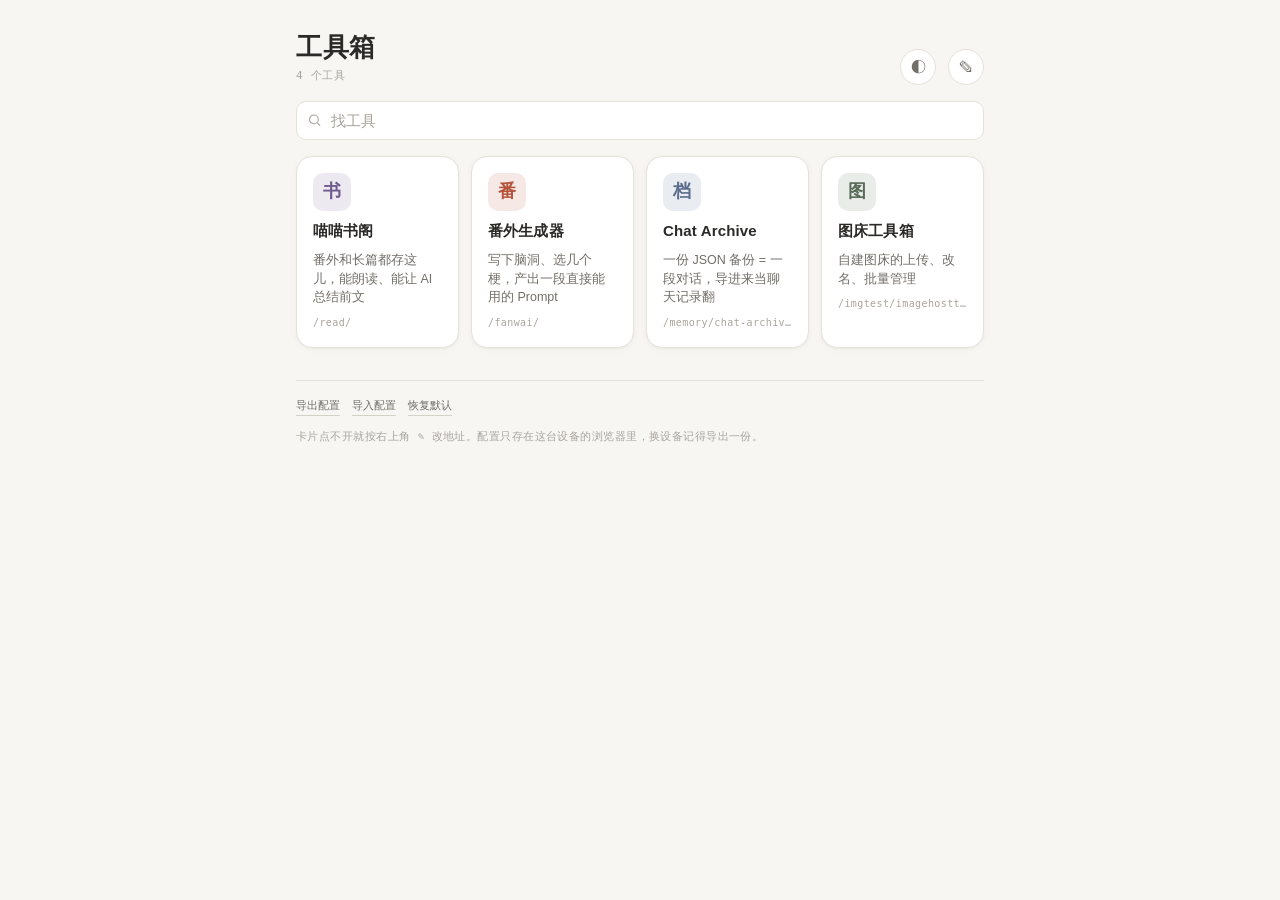
==== index.html @ ae666f9e "Add the toolbox hub page 一个入口页，把散在各个仓库里的网页工具排成卡片。第一版放四个： 喵喵书阁、番外生成器、Chat Archive、图床工具箱。  卡片分两层：代码里的 " ====
<!DOCTYPE html>
<html lang="zh-CN">
<head>
<meta charset="UTF-8">
<meta name="viewport" content="width=device-width,initial-scale=1.0,viewport-fit=cover">
<meta name="apple-mobile-web-app-capable" content="yes">
<meta name="apple-mobile-web-app-status-bar-style" content="default">
<meta name="apple-mobile-web-app-title" content="工具箱">
<meta name="theme-color" content="#F7F6F3">
<link rel="apple-touch-icon" href="icon-180.png">
<link rel="manifest" href="manifest.json">
<link rel="stylesheet" href="theme.css">
<title>工具箱</title>
<style>
/*
  合集页自己的排版。颜色一律从 theme.css 的 --tb-* 里取，
  这里不新发明任何色值 —— 要换皮就去改那个文件。
*/
*{box-sizing:border-box;-webkit-tap-highlight-color:transparent}
html,body{margin:0;padding:0}
body{
  background:var(--tb-bg);
  color:var(--tb-ink);
  font-family:var(--tb-font);
  font-size:15px;
  line-height:1.6;
  -webkit-font-smoothing:antialiased;
  padding:0 var(--tb-s4) calc(var(--tb-s6) + env(safe-area-inset-bottom));
  max-width:720px;
  margin:0 auto;
}

/* ---------- 顶部 ---------- */
header{
  padding:calc(var(--tb-s6) + env(safe-area-inset-top)) 0 var(--tb-s4);
  display:flex;align-items:flex-end;gap:var(--tb-s3);
}
.title{flex:1;min-width:0}
h1{
  margin:0;font-size:26px;line-height:1.2;font-weight:600;
  letter-spacing:.02em;
}
.sub{
  margin:var(--tb-s1) 0 0;font-family:var(--tb-mono);
  font-size:11px;color:var(--tb-ink-faint);letter-spacing:.06em;
}
.icon-btn{
  flex:none;width:36px;height:36px;border:1px solid var(--tb-line);
  border-radius:var(--tb-r-pill);background:var(--tb-surface);
  color:var(--tb-ink-soft);font-size:15px;line-height:1;
  display:grid;place-items:center;cursor:pointer;
  transition:background .15s,color .15s,border-color .15s;
}
.icon-btn:active{background:var(--tb-sunk)}
.icon-btn[aria-pressed="true"]{
  background:var(--tb-accent);border-color:var(--tb-accent);color:var(--tb-accent-ink);
}

/* ---------- 搜索 ---------- */
.search{
  position:relative;margin-bottom:var(--tb-s4);
}
.search input{
  width:100%;padding:10px 12px 10px 34px;font-size:15px;
  font-family:inherit;color:var(--tb-ink);
  background:var(--tb-surface);border:1px solid var(--tb-line);
  border-radius:var(--tb-r-m);outline:none;
  transition:border-color .15s;
}
.search input:focus{border-color:var(--tb-line-strong)}
.search input::placeholder{color:var(--tb-ink-faint)}
.search svg{
  position:absolute;left:11px;top:50%;transform:translateY(-50%);
  width:15px;height:15px;stroke:var(--tb-ink-faint);fill:none;stroke-width:1.8;
}

/* ---------- 卡片网格 ---------- */
.cards{
  display:grid;gap:var(--tb-s3);
  grid-template-columns:repeat(auto-fill,minmax(150px,1fr));
}
.card{
  position:relative;display:flex;flex-direction:column;gap:var(--tb-s2);
  padding:var(--tb-s4);text-decoration:none;color:inherit;
  background:var(--tb-surface);border:1px solid var(--tb-line);
  border-radius:var(--tb-r-l);box-shadow:var(--tb-shadow-1);
  transition:transform .12s,box-shadow .15s,border-color .15s;
}
.card:active{transform:scale(.985);box-shadow:var(--tb-shadow-2)}
.glyph{
  width:38px;height:38px;border-radius:var(--tb-r-m);
  display:grid;place-items:center;
  font-size:18px;font-weight:600;letter-spacing:0;
  color:var(--tint);
  background:color-mix(in srgb,var(--tint) 13%,transparent);
}
.card .name{font-size:15px;font-weight:600;letter-spacing:.01em}
.card .desc{
  font-size:12.5px;color:var(--tb-ink-soft);line-height:1.5;
  display:-webkit-box;-webkit-line-clamp:3;-webkit-box-orient:vertical;overflow:hidden;
}
.card .host{
  font-family:var(--tb-mono);font-size:10px;color:var(--tb-ink-faint);
  letter-spacing:.04em;overflow:hidden;text-overflow:ellipsis;white-space:nowrap;
}
.card.empty-url{border-style:dashed}
.card.empty-url .host{color:var(--tb-danger)}

/* 色板：亮色一套，暗色一套（暗底下原色太闷，整体提亮） */
.t-violet{--tint:#6E5A8C}
.t-rose  {--tint:#B5533C}
.t-green {--tint:#5A6B5A}
.t-blue  {--tint:#5A6B8C}
.t-honey {--tint:#8C7A4A}
.t-ink   {--tint:#2B2A28}
@media (prefers-color-scheme:dark){
  :root:not([data-theme="light"]) .t-violet{--tint:#B49BD4}
  :root:not([data-theme="light"]) .t-rose  {--tint:#D08A76}
  :root:not([data-theme="light"]) .t-green {--tint:#8FA68F}
  :root:not([data-theme="light"]) .t-blue  {--tint:#8FA0C4}
  :root:not([data-theme="light"]) .t-honey {--tint:#C4B182}
  :root:not([data-theme="light"]) .t-ink   {--tint:#C9C5BE}
}
:root[data-theme="dark"] .t-violet{--tint:#B49BD4}
:root[data-theme="dark"] .t-rose  {--tint:#D08A76}
:root[data-theme="dark"] .t-green {--tint:#8FA68F}
:root[data-theme="dark"] .t-blue  {--tint:#8FA0C4}
:root[data-theme="dark"] .t-honey {--tint:#C4B182}
:root[data-theme="dark"] .t-ink   {--tint:#C9C5BE}

/* ---------- 编辑模式 ---------- */
.card-tools{
  display:none;gap:var(--tb-s1);margin-top:var(--tb-s1);
  padding-top:var(--tb-s2);border-top:1px solid var(--tb-line);
}
body.editing .card-tools{display:flex}
body.editing .card{cursor:default}
.card-tools button{
  flex:1;padding:5px 0;font-size:11px;font-family:var(--tb-mono);
  color:var(--tb-ink-soft);background:var(--tb-surface-2);
  border:1px solid var(--tb-line);border-radius:var(--tb-r-s);cursor:pointer;
}
.card-tools button:active{background:var(--tb-sunk)}
.add-tile{
  display:none;align-items:center;justify-content:center;gap:var(--tb-s2);
  min-height:96px;padding:var(--tb-s4);
  border:1px dashed var(--tb-line-strong);border-radius:var(--tb-r-l);
  background:transparent;color:var(--tb-ink-soft);
  font-family:var(--tb-font);font-size:13px;cursor:pointer;
}
body.editing .add-tile{display:flex}

/* ---------- 底部 ---------- */
footer{
  margin-top:var(--tb-s6);padding-top:var(--tb-s4);
  border-top:1px solid var(--tb-line);
  font-family:var(--tb-mono);font-size:11px;color:var(--tb-ink-faint);
  letter-spacing:.04em;
}
footer .row{display:flex;flex-wrap:wrap;gap:var(--tb-s3);margin-bottom:var(--tb-s3)}
footer button{
  padding:0;font:inherit;color:var(--tb-ink-soft);
  background:none;border:none;border-bottom:1px solid var(--tb-line-strong);
  cursor:pointer;
}
footer button:active{color:var(--tb-ink)}
.empty-note{
  padding:var(--tb-s6) var(--tb-s4);text-align:center;
  color:var(--tb-ink-faint);font-size:13px;
}

/* ---------- 弹层 ---------- */
dialog{
  width:min(420px,calc(100vw - 32px));padding:0;
  color:var(--tb-ink);background:var(--tb-surface);
  border:1px solid var(--tb-line);border-radius:var(--tb-r-l);
  box-shadow:var(--tb-shadow-2);
}
dialog::backdrop{background:rgba(20,19,17,.4)}
.sheet{padding:var(--tb-s5)}
.sheet h2{margin:0 0 var(--tb-s4);font-size:17px;font-weight:600}
label{display:block;margin-bottom:var(--tb-s3)}
label span{
  display:block;margin-bottom:var(--tb-s1);
  font-family:var(--tb-mono);font-size:10.5px;letter-spacing:.06em;
  color:var(--tb-ink-faint);text-transform:uppercase;
}
label input{
  width:100%;padding:9px 11px;font-size:15px;font-family:inherit;
  color:var(--tb-ink);background:var(--tb-surface-2);
  border:1px solid var(--tb-line);border-radius:var(--tb-r-s);outline:none;
}
label input:focus{border-color:var(--tb-accent)}
.tints{display:flex;gap:var(--tb-s2);margin-bottom:var(--tb-s4)}
.tints button{
  width:30px;height:30px;border-radius:var(--tb-r-pill);cursor:pointer;
  border:2px solid transparent;background:var(--tint);
}
.tints button[aria-pressed="true"]{
  border-color:var(--tb-ink);
}
.sheet-actions{display:flex;gap:var(--tb-s2);margin-top:var(--tb-s5)}
.sheet-actions button{
  flex:1;padding:10px;font-size:14px;font-family:inherit;
  border-radius:var(--tb-r-s);cursor:pointer;border:1px solid var(--tb-line);
  background:var(--tb-surface-2);color:var(--tb-ink);
}
.sheet-actions .primary{
  background:var(--tb-accent);border-color:var(--tb-accent);color:var(--tb-accent-ink);
  font-weight:600;
}
.sheet-actions .danger{color:var(--tb-danger);border-color:var(--tb-danger-soft)}

/* ---------- 吐司 ---------- */
#toast{
  position:fixed;left:50%;bottom:calc(24px + env(safe-area-inset-bottom));
  transform:translate(-50%,8px);
  padding:8px 14px;font-size:13px;
  background:var(--tb-ink);color:var(--tb-bg);
  border-radius:var(--tb-r-pill);
  opacity:0;pointer-events:none;transition:opacity .2s,transform .2s;
}
#toast.on{opacity:1;transform:translate(-50%,0)}
</style>
</head>
<body>

<header>
  <div class="title">
    <h1>工具箱</h1>
    <p class="sub" id="count"></p>
  </div>
  <button class="icon-btn" id="theme-btn" title="主题">◐</button>
  <button class="icon-btn" id="edit-btn" title="整理" aria-pressed="false">✎</button>
</header>

<div class="search">
  <svg viewBox="0 0 24 24"><circle cx="11" cy="11" r="7"/><path d="M16.5 16.5 21 21"/></svg>
  <input id="q" type="search" placeholder="找工具" autocomplete="off" enterkeyhint="search">
</div>

<div class="cards" id="grid"></div>
<button class="add-tile" id="add-btn">＋　添加一个</button>

<footer>
  <div class="row">
    <button id="export-btn">导出配置</button>
    <button id="import-btn">导入配置</button>
    <button id="reset-btn">恢复默认</button>
    <span id="hidden-note"></span>
  </div>
  <div>卡片点不开就按右上角 ✎ 改地址。配置只存在这台设备的浏览器里，换设备记得导出一份。</div>
</footer>

<input type="file" id="import-file" accept="application/json,.json" hidden>
<div id="toast"></div>

<dialog id="sheet">
  <form class="sheet" id="sheet-form" method="dialog">
    <h2 id="sheet-title">编辑</h2>
    <label><span>名字</span><input id="f-name" required maxlength="20"></label>
    <label><span>一句话说明</span><input id="f-desc" maxlength="80"></label>
    <label><span>网址</span><input id="f-url" type="url" inputmode="url" placeholder="https://"></label>
    <label><span>图标（一个字或 emoji）</span><input id="f-glyph" maxlength="2"></label>
    <span style="display:block;margin-bottom:var(--tb-s1);font-family:var(--tb-mono);font-size:10.5px;letter-spacing:.06em;color:var(--tb-ink-faint)">颜色</span>
    <div class="tints" id="f-tints"></div>
    <div class="sheet-actions">
      <button type="button" id="sheet-cancel">取消</button>
      <button type="button" class="danger" id="sheet-delete">删除</button>
      <button type="submit" class="primary">保存</button>
    </div>
  </form>
</dialog>

<script>
/* =====================================================================
   内置的工具清单。
   这是「出厂设置」—— 代码里加一条，所有设备下次打开都会多一张卡；
   用户自己改过的字段存在本地覆盖层里，不会被这里的改动冲掉。
   ===================================================================== */
const PAGES = 'https://yu7705423-cell.github.io';

const BUILTIN = [
  {
    id:'read', name:'喵喵书阁', glyph:'书', tint:'t-violet',
    desc:'番外和长篇都存这儿，能朗读、能让 AI 总结前文',
    url:PAGES+'/read/'
  },
  {
    id:'fanwai', name:'番外生成器', glyph:'番', tint:'t-rose',
    desc:'写下脑洞、选几个梗，产出一段直接能用的 Prompt',
    url:PAGES+'/fanwai/'
  },
  {
    id:'memory', name:'Chat Archive', glyph:'档', tint:'t-blue',
    desc:'一份 JSON 备份 = 一段对话，导进来当聊天记录翻',
    url:PAGES+'/memory/chat-archive.html'
  },
  {
    id:'imgtest', name:'图床工具箱', glyph:'图', tint:'t-green',
    desc:'自建图床的上传、改名、批量管理',
    url:PAGES+'/imgtest/imagehosttoolkit.html'
  },
];

const TINTS = ['t-violet','t-rose','t-blue','t-green','t-honey','t-ink'];

/* =====================================================================
   本地状态。
   只存「和出厂设置的差异」：改过哪几个字段、藏了谁、自己加了什么、排序。
   这样以后代码里更新内置卡片的说明文字，用户那边也能跟着更新。
   ===================================================================== */
const STORE = 'toolbox.v1';
const blank = () => ({theme:'auto', order:[], hidden:[], overrides:{}, custom:[]});

let state = load();

function load(){
  try{
    const raw = localStorage.getItem(STORE);
    if(!raw) return blank();
    return Object.assign(blank(), JSON.parse(raw));
  }catch(e){
    // 隐私模式 / 清过站点数据 / 存储被拦：一律当没存过，页面照样能用
    return blank();
  }
}
function save(){
  try{ localStorage.setItem(STORE, JSON.stringify(state)); }
  catch(e){ toast('这台设备存不了配置，改动只在本次有效'); }
}

/* 出厂卡片 + 本地覆盖 + 自定义卡片，按保存的顺序拼成最终列表 */
function tools(){
  const merged = BUILTIN.map(t => Object.assign({builtin:true}, t, state.overrides[t.id] || {}))
    .concat(state.custom.map(t => Object.assign({builtin:false}, t)));
  const rank = id => {
    const i = state.order.indexOf(id);
    return i === -1 ? 1e6 : i;   // 没排过序的排在后面，保持出厂顺序
  };
  return merged.sort((a,b) => rank(a.id) - rank(b.id));
}
function visible(){ return tools().filter(t => !state.hidden.includes(t.id)); }

/* =====================================================================
   渲染
   ===================================================================== */
const grid = document.getElementById('grid');
const qInput = document.getElementById('q');

function host(url){
  if(!url) return '地址待填';
  try{
    const u = new URL(url);
    // 自己的东西全在同一个域名下，显示域名没信息量，直接给路径
    if(u.hostname === new URL(PAGES).hostname) return u.pathname;
    return (u.hostname + u.pathname).replace(/\/$/,'');
  }catch(e){ return url; }
}

function render(){
  const kw = qInput.value.trim().toLowerCase();
  const list = visible().filter(t =>
    !kw || (t.name + ' ' + (t.desc||'')).toLowerCase().includes(kw)
  );

  grid.innerHTML = '';
  if(!list.length){
    const p = document.createElement('p');
    p.className = 'empty-note';
    p.textContent = kw ? '没有叫这个名字的' : '一个都没有了，按 ✎ 里的「＋ 添加一个」';
    grid.appendChild(p);
  }

  const all = visible();
  list.forEach(t => {
    const card = document.createElement('a');
    card.className = 'card ' + (t.tint || 't-ink') + (t.url ? '' : ' empty-url');
    card.href = t.url || '#';
    // 加到主屏幕后是独立窗口，_blank 会甩回 Safari，所以那种情况原地跳
    if(t.url && !matchMedia('(display-mode:standalone)').matches){
      card.target = '_blank';
      card.rel = 'noopener';
    }
    card.innerHTML = `
      <div class="glyph">${esc(t.glyph || t.name.slice(0,1))}</div>
      <div class="name">${esc(t.name)}</div>
      ${t.desc ? `<div class="desc">${esc(t.desc)}</div>` : ''}
      <div class="host">${esc(host(t.url))}</div>
      <div class="card-tools"></div>`;

    const bar = card.querySelector('.card-tools');
    const i = all.indexOf(all.find(x => x.id === t.id));
    bar.append(
      btn('改', () => openSheet(t.id)),
      btn('藏', () => { state.hidden.push(t.id); save(); render(); toast('藏起来了'); }),
      btn('↑', () => move(t.id, -1), i === 0),
      btn('↓', () => move(t.id, 1), i === all.length - 1),
    );

    // 编辑模式下整张卡不跳转，只有那排小按钮管事
    card.addEventListener('click', e => {
      if(document.body.classList.contains('editing') || !t.url) e.preventDefault();
      if(!t.url && !document.body.classList.contains('editing')){
        openSheet(t.id);
        toast('这张卡还没填地址');
      }
    });

    grid.appendChild(card);
  });

  const n = visible().length, h = state.hidden.length;
  document.getElementById('count').textContent =
    `${n} 个工具` + (h ? ` · 藏了 ${h} 个` : '');
  document.getElementById('hidden-note').innerHTML = h
    ? `<button id="unhide-btn">放出藏起来的 ${h} 个</button>` : '';
  const un = document.getElementById('unhide-btn');
  if(un) un.onclick = () => { state.hidden = []; save(); render(); };
}

function btn(text, fn, disabled){
  const b = document.createElement('button');
  b.type = 'button';
  b.textContent = text;
  if(disabled) b.disabled = true, b.style.opacity = .35;
  b.addEventListener('click', e => { e.preventDefault(); e.stopPropagation(); if(!disabled) fn(); });
  return b;
}

function move(id, delta){
  const ids = visible().map(t => t.id);
  const from = ids.indexOf(id), to = from + delta;
  if(to < 0 || to >= ids.length) return;
  ids.splice(to, 0, ids.splice(from, 1)[0]);
  // 藏起来的卡也要留在顺序表里，不然放出来时会跑到最后
  state.order = ids.concat(state.hidden.filter(x => !ids.includes(x)));
  save(); render();
}

function esc(s){
  return String(s).replace(/[&<>"']/g, c =>
    ({'&':'&amp;','<':'&lt;','>':'&gt;','"':'&quot;',"'":'&#39;'}[c]));
}

/* =====================================================================
   编辑 / 添加弹层
   ===================================================================== */
const sheet = document.getElementById('sheet');
const fName = document.getElementById('f-name');
const fDesc = document.getElementById('f-desc');
const fUrl = document.getElementById('f-url');
const fGlyph = document.getElementById('f-glyph');
const tintBox = document.getElementById('f-tints');
let editingId = null, pickedTint = TINTS[0];

TINTS.forEach(t => {
  const b = document.createElement('button');
  b.type = 'button'; b.className = t; b.dataset.tint = t;
  b.setAttribute('aria-label', t);
  b.addEventListener('click', () => { pickedTint = t; paintTints(); });
  tintBox.appendChild(b);
});
function paintTints(){
  [...tintBox.children].forEach(b =>
    b.setAttribute('aria-pressed', String(b.dataset.tint === pickedTint)));
}

function openSheet(id){
  editingId = id;
  const t = id ? tools().find(x => x.id === id) : null;
  document.getElementById('sheet-title').textContent = t ? '编辑' + t.name : '添加一个';
  fName.value = t ? t.name : '';
  fDesc.value = t ? (t.desc || '') : '';
  fUrl.value = t ? (t.url || '') : '';
  fGlyph.value = t ? (t.glyph || '') : '';
  pickedTint = t ? (t.tint || TINTS[0]) : TINTS[Math.floor(Math.random()*TINTS.length)];
  paintTints();
  // 出厂卡片不能删，只能藏 —— 删了代码里还在，下次打开又回来了，反而更困惑
  const del = document.getElementById('sheet-delete');
  del.style.display = (t && !t.builtin) ? '' : 'none';
  sheet.showModal();
}

document.getElementById('sheet-form').addEventListener('submit', e => {
  e.preventDefault();
  const patch = {
    name: fName.value.trim() || '未命名',
    desc: fDesc.value.trim(),
    url: fUrl.value.trim(),
    glyph: fGlyph.value.trim(),
    tint: pickedTint,
  };
  if(editingId){
    const t = tools().find(x => x.id === editingId);
    if(t.builtin){
      state.overrides[editingId] = Object.assign({}, state.overrides[editingId], patch);
    }else{
      const c = state.custom.find(x => x.id === editingId);
      Object.assign(c, patch);
    }
  }else{
    state.custom.push(Object.assign({id:'c' + Date.now().toString(36)}, patch));
  }
  save(); sheet.close(); render();
  toast('存好了');
});
document.getElementById('sheet-cancel').onclick = () => sheet.close();
document.getElementById('sheet-delete').onclick = () => {
  state.custom = state.custom.filter(x => x.id !== editingId);
  state.order = state.order.filter(x => x !== editingId);
  save(); sheet.close(); render(); toast('删掉了');
};

/* =====================================================================
   顶部按钮 / 导入导出
   ===================================================================== */
document.getElementById('add-btn').onclick = () => openSheet(null);

const editBtn = document.getElementById('edit-btn');
editBtn.onclick = () => {
  const on = document.body.classList.toggle('editing');
  editBtn.setAttribute('aria-pressed', String(on));
};

const themeBtn = document.getElementById('theme-btn');
const THEMES = ['auto','light','dark'];
const THEME_LABEL = {auto:'◐', light:'☀', dark:'☾'};
function applyTheme(){
  const t = state.theme;
  if(t === 'auto') document.documentElement.removeAttribute('data-theme');
  else document.documentElement.setAttribute('data-theme', t);
  themeBtn.textContent = THEME_LABEL[t];
  const dark = t === 'dark' || (t === 'auto' && matchMedia('(prefers-color-scheme:dark)').matches);
  document.querySelector('meta[name=theme-color]').content = dark ? '#16151A' : '#F7F6F3';
}
themeBtn.onclick = () => {
  state.theme = THEMES[(THEMES.indexOf(state.theme) + 1) % 3];
  save(); applyTheme();
};

document.getElementById('export-btn').onclick = () => {
  const blob = new Blob([JSON.stringify(state, null, 2)], {type:'application/json'});
  const a = document.createElement('a');
  a.href = URL.createObjectURL(blob);
  a.download = 'toolbox-' + new Date().toISOString().slice(0,10) + '.json';
  a.click();
  setTimeout(() => URL.revokeObjectURL(a.href), 1000);
};

const importFile = document.getElementById('import-file');
document.getElementById('import-btn').onclick = () => importFile.click();
importFile.onchange = async () => {
  const f = importFile.files[0];
  if(!f) return;
  try{
    state = Object.assign(blank(), JSON.parse(await f.text()));
    save(); applyTheme(); render(); toast('导进来了');
  }catch(e){ toast('这个文件读不了'); }
  importFile.value = '';
};

document.getElementById('reset-btn').onclick = () => {
  if(!confirm('恢复默认？自己加的卡片和改过的地址都会没有。')) return;
  state = blank(); save(); applyTheme(); render(); toast('回到出厂了');
};

qInput.addEventListener('input', render);

let toastTimer;
function toast(msg){
  const el = document.getElementById('toast');
  el.textContent = msg;
  el.classList.add('on');
  clearTimeout(toastTimer);
  toastTimer = setTimeout(() => el.classList.remove('on'), 1800);
}

applyTheme();
render();

if('serviceWorker' in navigator){
  navigator.serviceWorker.register('sw.js').catch(() => {});
}
</script>
</body>
</html>
---- theme.css ----
/*
  工具箱的底色 —— 所有工具共用的一套值。
  这里是唯一的真相来源：改颜色只改这个文件，别的地方都引它。

  命名前缀统一是 --tb-（toolbox）。各个工具内部原来叫什么就还叫什么
  （--ink / --text / --fg 都行，不用改名），只要在它自己的 :root 里
  把值指过来即可，例如：

      :root{
        --bg:      var(--tb-bg);
        --surface: var(--tb-surface);
        --ink:     var(--tb-ink);
        --line:    var(--tb-line);
        --accent:  var(--tb-accent);
      }

  这样一个工具接入只要加十几行，CSS 规则一条都不用动。
*/

:root{
  /* ---- 底 ---- */
  --tb-bg:#F7F6F3;          /* 页面底色，暖白纸 */
  --tb-surface:#FFFFFF;     /* 卡片 / 面板 */
  --tb-surface-2:#FBFAF8;   /* 次级面板、输入框底 */
  --tb-sunk:#F1EFEA;        /* 凹下去的槽 */

  /* ---- 字 ---- */
  --tb-ink:#2B2A28;         /* 正文 */
  --tb-ink-soft:#726E68;    /* 次要说明 */
  --tb-ink-faint:#A9A49C;   /* 占位、时间戳 */

  /* ---- 线 ---- */
  --tb-line:#E6E2DA;
  --tb-line-strong:#D6D1C7;

  /* ---- 强调色：藕紫 ---- */
  --tb-accent:#6E5A8C;
  --tb-accent-ink:#FFFFFF;  /* 压在强调色上的字 */
  --tb-accent-soft:#EFE9F5; /* 强调色的淡底 */

  /* ---- 状态 ---- */
  --tb-danger:#B5533C;
  --tb-danger-soft:#F6E7E2;
  --tb-ok:#5A6B5A;
  --tb-ok-soft:#ECF1EF;

  /* ---- 圆角 ---- */
  --tb-r-s:6px;
  --tb-r-m:10px;
  --tb-r-l:16px;
  --tb-r-pill:999px;

  /* ---- 间距（4 的倍数，别再各自发明） ---- */
  --tb-s1:4px;
  --tb-s2:8px;
  --tb-s3:12px;
  --tb-s4:16px;
  --tb-s5:24px;
  --tb-s6:32px;

  /* ---- 字体 ---- */
  --tb-font:-apple-system,BlinkMacSystemFont,"Segoe UI",Roboto,
            "PingFang SC","Noto Sans SC","Microsoft YaHei",sans-serif;
  --tb-mono:"DM Mono","SF Mono",ui-monospace,SFMono-Regular,Menlo,Consolas,monospace;

  /* ---- 阴影：只有两档，别再写第三种 ---- */
  --tb-shadow-1:0 1px 2px rgba(43,42,40,.04),0 1px 8px rgba(43,42,40,.03);
  --tb-shadow-2:0 4px 12px rgba(43,42,40,.08),0 1px 3px rgba(43,42,40,.05);
}

/*
  暗色。两个入口都认：
  跟系统（prefers-color-scheme），以及手动切到 data-theme="dark"。
  手动切到 light 时要能压住系统的暗色，所以下面那条 :not() 是必须的。
*/
@media (prefers-color-scheme:dark){
  :root:not([data-theme="light"]){
    --tb-bg:#16151A;
    --tb-surface:#1E1D23;
    --tb-surface-2:#26242B;
    --tb-sunk:#121116;

    --tb-ink:#EDEAE4;
    --tb-ink-soft:#A39E97;
    --tb-ink-faint:#6E6A64;

    --tb-line:#2E2C33;
    --tb-line-strong:#3D3A42;

    --tb-accent:#B49BD4;
    --tb-accent-ink:#1A1820;
    --tb-accent-soft:#2A2433;

    --tb-danger:#D08A76;
    --tb-danger-soft:#33241F;
    --tb-ok:#8FA68F;
    --tb-ok-soft:#1F2620;

    --tb-shadow-1:0 1px 2px rgba(0,0,0,.3);
    --tb-shadow-2:0 4px 14px rgba(0,0,0,.4);
  }
}

:root[data-theme="dark"]{
  --tb-bg:#16151A;
  --tb-surface:#1E1D23;
  --tb-surface-2:#26242B;
  --tb-sunk:#121116;

  --tb-ink:#EDEAE4;
  --tb-ink-soft:#A39E97;
  --tb-ink-faint:#6E6A64;

  --tb-line:#2E2C33;
  --tb-line-strong:#3D3A42;

  --tb-accent:#B49BD4;
  --tb-accent-ink:#1A1820;
  --tb-accent-soft:#2A2433;

  --tb-danger:#D08A76;
  --tb-danger-soft:#33241F;
  --tb-ok:#8FA68F;
  --tb-ok-soft:#1F2620;

  --tb-shadow-1:0 1px 2px rgba(0,0,0,.3);
  --tb-shadow-2:0 4px 14px rgba(0,0,0,.4);
}
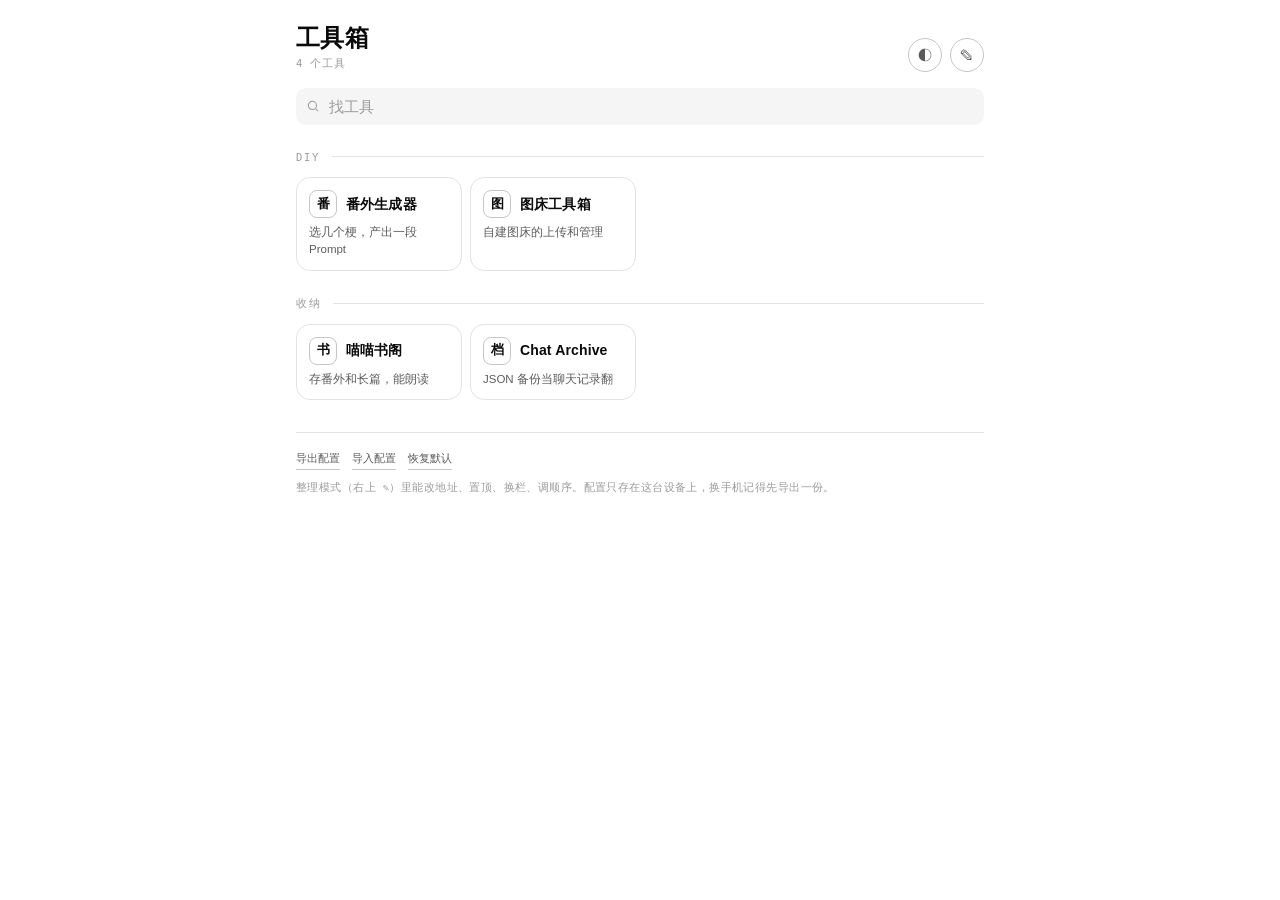
==== commit 6706a6c3: "Go monochrome, and split the box into pinned / DIY / stash 卡片以前一张要读四行：图标、名字、三行说明、一条路径。路径平时没人看， 说明也太长" ====
--- a/index.html
+++ b/index.html
@@ -6,7 +6,7 @@
 <meta name="apple-mobile-web-app-capable" content="yes">
 <meta name="apple-mobile-web-app-status-bar-style" content="default">
 <meta name="apple-mobile-web-app-title" content="工具箱">
-<meta name="theme-color" content="#F7F6F3">
+<meta name="theme-color" content="#FFFFFF">
 <link rel="apple-touch-icon" href="icon-180.png">
 <link rel="manifest" href="manifest.json">
 <link rel="stylesheet" href="theme.css">
@@ -14,7 +14,10 @@
 <style>
 /*
   合集页自己的排版。颜色一律从 theme.css 的 --tb-* 里取，
-  这里不新发明任何色值 —— 要换皮就去改那个文件。
+  这里不新发明任何色值 —— 纯黑白，要换皮就去改那个文件。
+
+  卡片刻意压得很扁：一眼扫过去是「图标 + 名字」，说明只留一行，
+  路径那种平时没人看的信息收进整理模式里。
 */
 *{box-sizing:border-box;-webkit-tap-highlight-color:transparent}
 html,body{margin:0;padding:0}
@@ -32,24 +35,21 @@
 
 /* ---------- 顶部 ---------- */
 header{
-  padding:calc(var(--tb-s6) + env(safe-area-inset-top)) 0 var(--tb-s4);
-  display:flex;align-items:flex-end;gap:var(--tb-s3);
+  padding:calc(var(--tb-s5) + env(safe-area-inset-top)) 0 var(--tb-s4);
+  display:flex;align-items:flex-end;gap:var(--tb-s2);
 }
 .title{flex:1;min-width:0}
-h1{
-  margin:0;font-size:26px;line-height:1.2;font-weight:600;
-  letter-spacing:.02em;
-}
+h1{margin:0;font-size:24px;line-height:1.2;font-weight:600;letter-spacing:.02em}
 .sub{
-  margin:var(--tb-s1) 0 0;font-family:var(--tb-mono);
-  font-size:11px;color:var(--tb-ink-faint);letter-spacing:.06em;
+  margin:2px 0 0;font-family:var(--tb-mono);
+  font-size:10.5px;color:var(--tb-ink-faint);letter-spacing:.08em;
 }
 .icon-btn{
-  flex:none;width:36px;height:36px;border:1px solid var(--tb-line);
+  flex:none;width:34px;height:34px;border:1px solid var(--tb-line-strong);
   border-radius:var(--tb-r-pill);background:var(--tb-surface);
-  color:var(--tb-ink-soft);font-size:15px;line-height:1;
+  color:var(--tb-ink-soft);font-size:14px;line-height:1;
   display:grid;place-items:center;cursor:pointer;
-  transition:background .15s,color .15s,border-color .15s;
+  transition:background .12s,color .12s,border-color .12s;
 }
 .icon-btn:active{background:var(--tb-sunk)}
 .icon-btn[aria-pressed="true"]{
@@ -57,93 +57,79 @@
 }
 
 /* ---------- 搜索 ---------- */
-.search{
-  position:relative;margin-bottom:var(--tb-s4);
-}
+.search{position:relative;margin-bottom:var(--tb-s2)}
 .search input{
-  width:100%;padding:10px 12px 10px 34px;font-size:15px;
+  width:100%;padding:9px 12px 9px 32px;font-size:15px;
   font-family:inherit;color:var(--tb-ink);
-  background:var(--tb-surface);border:1px solid var(--tb-line);
-  border-radius:var(--tb-r-m);outline:none;
-  transition:border-color .15s;
-}
-.search input:focus{border-color:var(--tb-line-strong)}
+  background:var(--tb-surface-2);border:1px solid transparent;
+  border-radius:var(--tb-r-m);outline:none;transition:border-color .12s;
+}
+.search input:focus{border-color:var(--tb-line-strong);background:var(--tb-surface)}
 .search input::placeholder{color:var(--tb-ink-faint)}
 .search svg{
-  position:absolute;left:11px;top:50%;transform:translateY(-50%);
-  width:15px;height:15px;stroke:var(--tb-ink-faint);fill:none;stroke-width:1.8;
-}
-
-/* ---------- 卡片网格 ---------- */
-.cards{
-  display:grid;gap:var(--tb-s3);
-  grid-template-columns:repeat(auto-fill,minmax(150px,1fr));
-}
+  position:absolute;left:10px;top:50%;transform:translateY(-50%);
+  width:14px;height:14px;stroke:var(--tb-ink-faint);fill:none;stroke-width:1.8;
+}
+
+/* ---------- 分栏标题 ---------- */
+.sec{display:flex;align-items:center;gap:var(--tb-s3);margin:var(--tb-s5) 0 var(--tb-s3)}
+.sec b{
+  font-family:var(--tb-mono);font-size:10.5px;font-weight:500;
+  letter-spacing:.16em;color:var(--tb-ink-faint);
+}
+.sec i{flex:1;height:1px;background:var(--tb-line)}
+
+/* ---------- 卡片 ---------- */
+.cards{display:grid;gap:var(--tb-s2);grid-template-columns:repeat(auto-fill,minmax(150px,1fr))}
 .card{
-  position:relative;display:flex;flex-direction:column;gap:var(--tb-s2);
-  padding:var(--tb-s4);text-decoration:none;color:inherit;
+  display:flex;flex-direction:column;gap:6px;
+  padding:var(--tb-s3);text-decoration:none;color:inherit;
   background:var(--tb-surface);border:1px solid var(--tb-line);
-  border-radius:var(--tb-r-l);box-shadow:var(--tb-shadow-1);
-  transition:transform .12s,box-shadow .15s,border-color .15s;
-}
-.card:active{transform:scale(.985);box-shadow:var(--tb-shadow-2)}
+  border-radius:var(--tb-r-l);
+  transition:transform .1s,border-color .12s;
+}
+.card:active{transform:scale(.985);border-color:var(--tb-line-strong)}
+.head{display:flex;align-items:center;gap:9px;min-width:0}
 .glyph{
-  width:38px;height:38px;border-radius:var(--tb-r-m);
-  display:grid;place-items:center;
-  font-size:18px;font-weight:600;letter-spacing:0;
-  color:var(--tint);
-  background:color-mix(in srgb,var(--tint) 13%,transparent);
-}
-.card .name{font-size:15px;font-weight:600;letter-spacing:.01em}
-.card .desc{
-  font-size:12.5px;color:var(--tb-ink-soft);line-height:1.5;
-  display:-webkit-box;-webkit-line-clamp:3;-webkit-box-orient:vertical;overflow:hidden;
-}
-.card .host{
-  font-family:var(--tb-mono);font-size:10px;color:var(--tb-ink-faint);
-  letter-spacing:.04em;overflow:hidden;text-overflow:ellipsis;white-space:nowrap;
-}
-.card.empty-url{border-style:dashed}
-.card.empty-url .host{color:var(--tb-danger)}
-
-/* 色板：亮色一套，暗色一套（暗底下原色太闷，整体提亮） */
-.t-violet{--tint:#6E5A8C}
-.t-rose  {--tint:#B5533C}
-.t-green {--tint:#5A6B5A}
-.t-blue  {--tint:#5A6B8C}
-.t-honey {--tint:#8C7A4A}
-.t-ink   {--tint:#2B2A28}
-@media (prefers-color-scheme:dark){
-  :root:not([data-theme="light"]) .t-violet{--tint:#B49BD4}
-  :root:not([data-theme="light"]) .t-rose  {--tint:#D08A76}
-  :root:not([data-theme="light"]) .t-green {--tint:#8FA68F}
-  :root:not([data-theme="light"]) .t-blue  {--tint:#8FA0C4}
-  :root:not([data-theme="light"]) .t-honey {--tint:#C4B182}
-  :root:not([data-theme="light"]) .t-ink   {--tint:#C9C5BE}
-}
-:root[data-theme="dark"] .t-violet{--tint:#B49BD4}
-:root[data-theme="dark"] .t-rose  {--tint:#D08A76}
-:root[data-theme="dark"] .t-green {--tint:#8FA68F}
-:root[data-theme="dark"] .t-blue  {--tint:#8FA0C4}
-:root[data-theme="dark"] .t-honey {--tint:#C4B182}
-:root[data-theme="dark"] .t-ink   {--tint:#C9C5BE}
-
-/* ---------- 编辑模式 ---------- */
+  flex:none;width:28px;height:28px;border-radius:8px;
+  display:grid;place-items:center;font-size:13px;font-weight:600;
+  color:var(--tb-ink);border:1px solid var(--tb-line-strong);
+}
+/* 置顶的卡只有一个记号：图标反白。不加别的装饰 */
+.card.pin .glyph{background:var(--tb-ink);color:var(--tb-bg);border-color:var(--tb-ink)}
+.name{
+  font-size:14px;font-weight:600;letter-spacing:.01em;
+  overflow:hidden;text-overflow:ellipsis;white-space:nowrap;
+}
+.desc{
+  font-size:11.5px;color:var(--tb-ink-soft);line-height:1.45;
+  display:-webkit-box;-webkit-line-clamp:2;-webkit-box-orient:vertical;overflow:hidden;
+}
+.path{
+  display:none;font-family:var(--tb-mono);font-size:10px;color:var(--tb-ink-faint);
+  overflow:hidden;text-overflow:ellipsis;white-space:nowrap;
+}
+body.editing .path{display:block}
+.card.no-url{border-style:dashed}
+.card.no-url .path{display:block;color:var(--tb-ink-soft)}
+
+/* ---------- 整理模式 ---------- */
 .card-tools{
-  display:none;gap:var(--tb-s1);margin-top:var(--tb-s1);
+  display:none;flex-wrap:wrap;gap:4px;margin-top:2px;
   padding-top:var(--tb-s2);border-top:1px solid var(--tb-line);
 }
 body.editing .card-tools{display:flex}
 body.editing .card{cursor:default}
 .card-tools button{
-  flex:1;padding:5px 0;font-size:11px;font-family:var(--tb-mono);
+  flex:1 1 28px;padding:4px 0;font-size:10.5px;font-family:var(--tb-mono);
   color:var(--tb-ink-soft);background:var(--tb-surface-2);
   border:1px solid var(--tb-line);border-radius:var(--tb-r-s);cursor:pointer;
 }
 .card-tools button:active{background:var(--tb-sunk)}
+.card-tools button.on{background:var(--tb-accent);border-color:var(--tb-accent);color:var(--tb-accent-ink)}
 .add-tile{
-  display:none;align-items:center;justify-content:center;gap:var(--tb-s2);
-  min-height:96px;padding:var(--tb-s4);
+  display:none;align-items:center;justify-content:center;
+  min-height:72px;padding:var(--tb-s3);width:100%;margin-top:var(--tb-s3);
   border:1px dashed var(--tb-line-strong);border-radius:var(--tb-r-l);
   background:transparent;color:var(--tb-ink-soft);
   font-family:var(--tb-font);font-size:13px;cursor:pointer;
@@ -154,71 +140,69 @@
 footer{
   margin-top:var(--tb-s6);padding-top:var(--tb-s4);
   border-top:1px solid var(--tb-line);
-  font-family:var(--tb-mono);font-size:11px;color:var(--tb-ink-faint);
-  letter-spacing:.04em;
-}
-footer .row{display:flex;flex-wrap:wrap;gap:var(--tb-s3);margin-bottom:var(--tb-s3)}
+  font-family:var(--tb-mono);font-size:10.5px;color:var(--tb-ink-faint);
+  letter-spacing:.04em;line-height:1.9;
+}
+footer .row{display:flex;flex-wrap:wrap;gap:var(--tb-s3);margin-bottom:var(--tb-s2)}
 footer button{
   padding:0;font:inherit;color:var(--tb-ink-soft);
-  background:none;border:none;border-bottom:1px solid var(--tb-line-strong);
-  cursor:pointer;
+  background:none;border:none;border-bottom:1px solid var(--tb-line-strong);cursor:pointer;
 }
 footer button:active{color:var(--tb-ink)}
-.empty-note{
-  padding:var(--tb-s6) var(--tb-s4);text-align:center;
-  color:var(--tb-ink-faint);font-size:13px;
-}
+.empty-note{padding:var(--tb-s6) var(--tb-s4);text-align:center;color:var(--tb-ink-faint);font-size:13px}
 
 /* ---------- 弹层 ---------- */
 dialog{
   width:min(420px,calc(100vw - 32px));padding:0;
   color:var(--tb-ink);background:var(--tb-surface);
-  border:1px solid var(--tb-line);border-radius:var(--tb-r-l);
+  border:1px solid var(--tb-line-strong);border-radius:var(--tb-r-l);
   box-shadow:var(--tb-shadow-2);
 }
-dialog::backdrop{background:rgba(20,19,17,.4)}
+dialog::backdrop{background:rgba(0,0,0,.45)}
 .sheet{padding:var(--tb-s5)}
 .sheet h2{margin:0 0 var(--tb-s4);font-size:17px;font-weight:600}
 label{display:block;margin-bottom:var(--tb-s3)}
-label span{
+label span,.field-label{
   display:block;margin-bottom:var(--tb-s1);
-  font-family:var(--tb-mono);font-size:10.5px;letter-spacing:.06em;
-  color:var(--tb-ink-faint);text-transform:uppercase;
+  font-family:var(--tb-mono);font-size:10px;letter-spacing:.1em;
+  color:var(--tb-ink-faint);
 }
 label input{
   width:100%;padding:9px 11px;font-size:15px;font-family:inherit;
   color:var(--tb-ink);background:var(--tb-surface-2);
   border:1px solid var(--tb-line);border-radius:var(--tb-r-s);outline:none;
 }
-label input:focus{border-color:var(--tb-accent)}
-.tints{display:flex;gap:var(--tb-s2);margin-bottom:var(--tb-s4)}
-.tints button{
-  width:30px;height:30px;border-radius:var(--tb-r-pill);cursor:pointer;
-  border:2px solid transparent;background:var(--tint);
-}
-.tints button[aria-pressed="true"]{
-  border-color:var(--tb-ink);
+label input:focus{border-color:var(--tb-ink)}
+.seg{display:flex;gap:var(--tb-s2);margin-bottom:var(--tb-s3)}
+.seg button{
+  flex:1;padding:8px;font-size:13px;font-family:inherit;cursor:pointer;
+  color:var(--tb-ink-soft);background:var(--tb-surface-2);
+  border:1px solid var(--tb-line);border-radius:var(--tb-r-s);
+}
+.seg button[aria-pressed="true"]{
+  background:var(--tb-accent);border-color:var(--tb-accent);
+  color:var(--tb-accent-ink);font-weight:600;
 }
 .sheet-actions{display:flex;gap:var(--tb-s2);margin-top:var(--tb-s5)}
 .sheet-actions button{
   flex:1;padding:10px;font-size:14px;font-family:inherit;
-  border-radius:var(--tb-r-s);cursor:pointer;border:1px solid var(--tb-line);
-  background:var(--tb-surface-2);color:var(--tb-ink);
+  border-radius:var(--tb-r-s);cursor:pointer;
+  border:1px solid var(--tb-line-strong);
+  background:var(--tb-surface);color:var(--tb-ink);
 }
 .sheet-actions .primary{
-  background:var(--tb-accent);border-color:var(--tb-accent);color:var(--tb-accent-ink);
-  font-weight:600;
-}
-.sheet-actions .danger{color:var(--tb-danger);border-color:var(--tb-danger-soft)}
+  background:var(--tb-accent);border-color:var(--tb-accent);
+  color:var(--tb-accent-ink);font-weight:600;
+}
 
 /* ---------- 吐司 ---------- */
 #toast{
   position:fixed;left:50%;bottom:calc(24px + env(safe-area-inset-bottom));
   transform:translate(-50%,8px);
-  padding:8px 14px;font-size:13px;
+  padding:7px 14px;font-size:12.5px;
   background:var(--tb-ink);color:var(--tb-bg);
   border-radius:var(--tb-r-pill);
-  opacity:0;pointer-events:none;transition:opacity .2s,transform .2s;
+  opacity:0;pointer-events:none;transition:opacity .18s,transform .18s;
 }
 #toast.on{opacity:1;transform:translate(-50%,0)}
 </style>
@@ -230,7 +214,7 @@
     <h1>工具箱</h1>
     <p class="sub" id="count"></p>
   </div>
-  <button class="icon-btn" id="theme-btn" title="主题">◐</button>
+  <button class="icon-btn" id="theme-btn" title="日夜">◐</button>
   <button class="icon-btn" id="edit-btn" title="整理" aria-pressed="false">✎</button>
 </header>
 
@@ -239,7 +223,7 @@
   <input id="q" type="search" placeholder="找工具" autocomplete="off" enterkeyhint="search">
 </div>
 
-<div class="cards" id="grid"></div>
+<main id="main"></main>
 <button class="add-tile" id="add-btn">＋　添加一个</button>
 
 <footer>
@@ -249,7 +233,7 @@
     <button id="reset-btn">恢复默认</button>
     <span id="hidden-note"></span>
   </div>
-  <div>卡片点不开就按右上角 ✎ 改地址。配置只存在这台设备的浏览器里，换设备记得导出一份。</div>
+  <div>整理模式（右上 ✎）里能改地址、置顶、换栏、调顺序。配置只存在这台设备上，换手机记得先导出一份。</div>
 </footer>
 
 <input type="file" id="import-file" accept="application/json,.json" hidden>
@@ -259,14 +243,22 @@
   <form class="sheet" id="sheet-form" method="dialog">
     <h2 id="sheet-title">编辑</h2>
     <label><span>名字</span><input id="f-name" required maxlength="20"></label>
-    <label><span>一句话说明</span><input id="f-desc" maxlength="80"></label>
+    <label><span>一句话说明</span><input id="f-desc" maxlength="40" placeholder="短一点，卡片上只留一两行"></label>
     <label><span>网址</span><input id="f-url" type="url" inputmode="url" placeholder="https://"></label>
     <label><span>图标（一个字或 emoji）</span><input id="f-glyph" maxlength="2"></label>
-    <span style="display:block;margin-bottom:var(--tb-s1);font-family:var(--tb-mono);font-size:10.5px;letter-spacing:.06em;color:var(--tb-ink-faint)">颜色</span>
-    <div class="tints" id="f-tints"></div>
+    <div class="field-label">放哪一栏</div>
+    <div class="seg" id="f-group">
+      <button type="button" data-group="diy">DIY</button>
+      <button type="button" data-group="stash">收纳</button>
+    </div>
+    <div class="field-label">置顶</div>
+    <div class="seg" id="f-pin">
+      <button type="button" data-pin="1">置顶</button>
+      <button type="button" data-pin="0">不置顶</button>
+    </div>
     <div class="sheet-actions">
       <button type="button" id="sheet-cancel">取消</button>
-      <button type="button" class="danger" id="sheet-delete">删除</button>
+      <button type="button" id="sheet-delete">删除</button>
       <button type="submit" class="primary">保存</button>
     </div>
   </form>
@@ -274,44 +266,40 @@
 
 <script>
 /* =====================================================================
-   内置的工具清单。
-   这是「出厂设置」—— 代码里加一条，所有设备下次打开都会多一张卡；
-   用户自己改过的字段存在本地覆盖层里，不会被这里的改动冲掉。
+   内置的工具清单 —— 出厂设置。
+   代码里加一条，所有设备下次打开都会多一张卡；
+   在页面上改过的字段存在本地覆盖层里，不会被这里的改动冲掉。
+
+   group：'diy' 是拿来做东西的，'stash' 是拿来存东西的。
+   desc  ：越短越好，卡片上最多两行，写长了会被截断。
    ===================================================================== */
 const PAGES = 'https://yu7705423-cell.github.io';
 
 const BUILTIN = [
-  {
-    id:'read', name:'喵喵书阁', glyph:'书', tint:'t-violet',
-    desc:'番外和长篇都存这儿，能朗读、能让 AI 总结前文',
-    url:PAGES+'/read/'
-  },
-  {
-    id:'fanwai', name:'番外生成器', glyph:'番', tint:'t-rose',
-    desc:'写下脑洞、选几个梗，产出一段直接能用的 Prompt',
-    url:PAGES+'/fanwai/'
-  },
-  {
-    id:'memory', name:'Chat Archive', glyph:'档', tint:'t-blue',
-    desc:'一份 JSON 备份 = 一段对话，导进来当聊天记录翻',
-    url:PAGES+'/memory/chat-archive.html'
-  },
-  {
-    id:'imgtest', name:'图床工具箱', glyph:'图', tint:'t-green',
-    desc:'自建图床的上传、改名、批量管理',
-    url:PAGES+'/imgtest/imagehosttoolkit.html'
-  },
+  { id:'fanwai',  name:'番外生成器',    glyph:'番', group:'diy',
+    desc:'选几个梗，产出一段 Prompt',   url:PAGES+'/fanwai/' },
+
+  { id:'imgtest', name:'图床工具箱',    glyph:'图', group:'diy',
+    desc:'自建图床的上传和管理',        url:PAGES+'/imgtest/imagehosttoolkit.html' },
+
+  { id:'read',    name:'喵喵书阁',      glyph:'书', group:'stash',
+    desc:'存番外和长篇，能朗读',        url:PAGES+'/read/' },
+
+  { id:'memory',  name:'Chat Archive',  glyph:'档', group:'stash',
+    desc:'JSON 备份当聊天记录翻',       url:PAGES+'/memory/chat-archive.html' },
 ];
 
-const TINTS = ['t-violet','t-rose','t-blue','t-green','t-honey','t-ink'];
+const GROUPS = [
+  { key:'pin',   label:'置顶' },
+  { key:'diy',   label:'DIY' },
+  { key:'stash', label:'收纳' },
+];
 
 /* =====================================================================
-   本地状态。
-   只存「和出厂设置的差异」：改过哪几个字段、藏了谁、自己加了什么、排序。
-   这样以后代码里更新内置卡片的说明文字，用户那边也能跟着更新。
+   本地状态：只存「和出厂设置的差异」。
    ===================================================================== */
 const STORE = 'toolbox.v1';
-const blank = () => ({theme:'auto', order:[], hidden:[], overrides:{}, custom:[]});
+const blank = () => ({theme:'auto', order:[], hidden:[], pinned:[], overrides:{}, custom:[]});
 
 let state = load();
 
@@ -319,6 +307,7 @@
   try{
     const raw = localStorage.getItem(STORE);
     if(!raw) return blank();
+    // 老版本存下来的配置没有 pinned 这些字段，用 blank() 兜住
     return Object.assign(blank(), JSON.parse(raw));
   }catch(e){
     // 隐私模式 / 清过站点数据 / 存储被拦：一律当没存过，页面照样能用
@@ -330,10 +319,10 @@
   catch(e){ toast('这台设备存不了配置，改动只在本次有效'); }
 }
 
-/* 出厂卡片 + 本地覆盖 + 自定义卡片，按保存的顺序拼成最终列表 */
+/* 出厂卡片 + 本地覆盖 + 自定义卡片，按保存的顺序拼成一张总表 */
 function tools(){
   const merged = BUILTIN.map(t => Object.assign({builtin:true}, t, state.overrides[t.id] || {}))
-    .concat(state.custom.map(t => Object.assign({builtin:false}, t)));
+    .concat(state.custom.map(t => Object.assign({builtin:false, group:'diy'}, t)));
   const rank = id => {
     const i = state.order.indexOf(id);
     return i === -1 ? 1e6 : i;   // 没排过序的排在后面，保持出厂顺序
@@ -341,15 +330,27 @@
   return merged.sort((a,b) => rank(a.id) - rank(b.id));
 }
 function visible(){ return tools().filter(t => !state.hidden.includes(t.id)); }
+function isPinned(id){ return state.pinned.includes(id); }
+
+/* 分栏：置顶 / DIY / 收纳。置顶的卡从原来那栏里拿走，不重复出现 */
+function sections(){
+  const v = visible();
+  return GROUPS.map(g => ({
+    key:g.key, label:g.label,
+    items: g.key === 'pin'
+      ? v.filter(t => isPinned(t.id))
+      : v.filter(t => !isPinned(t.id) && (t.group || 'diy') === g.key)
+  })).filter(s => s.items.length);
+}
 
 /* =====================================================================
    渲染
    ===================================================================== */
-const grid = document.getElementById('grid');
+const main = document.getElementById('main');
 const qInput = document.getElementById('q');
 
-function host(url){
-  if(!url) return '地址待填';
+function pathOf(url){
+  if(!url) return '地址还没填';
   try{
     const u = new URL(url);
     // 自己的东西全在同一个域名下，显示域名没信息量，直接给路径
@@ -360,54 +361,33 @@
 
 function render(){
   const kw = qInput.value.trim().toLowerCase();
-  const list = visible().filter(t =>
-    !kw || (t.name + ' ' + (t.desc||'')).toLowerCase().includes(kw)
-  );
-
-  grid.innerHTML = '';
-  if(!list.length){
+  main.innerHTML = '';
+
+  // 搜索时不分栏，直接平铺结果 —— 找东西的时候分类只会碍事
+  const groups = kw
+    ? [{key:'hit', label:'', items: visible().filter(t =>
+        (t.name + ' ' + (t.desc||'')).toLowerCase().includes(kw))}]
+    : sections();
+
+  const total = groups.reduce((n,g) => n + g.items.length, 0);
+  if(!total){
     const p = document.createElement('p');
     p.className = 'empty-note';
-    p.textContent = kw ? '没有叫这个名字的' : '一个都没有了，按 ✎ 里的「＋ 添加一个」';
-    grid.appendChild(p);
+    p.textContent = kw ? '没有叫这个名字的' : '一个都没有了，按右上角 ✎ 再「＋ 添加一个」';
+    main.appendChild(p);
   }
 
-  const all = visible();
-  list.forEach(t => {
-    const card = document.createElement('a');
-    card.className = 'card ' + (t.tint || 't-ink') + (t.url ? '' : ' empty-url');
-    card.href = t.url || '#';
-    // 加到主屏幕后是独立窗口，_blank 会甩回 Safari，所以那种情况原地跳
-    if(t.url && !matchMedia('(display-mode:standalone)').matches){
-      card.target = '_blank';
-      card.rel = 'noopener';
+  groups.forEach(g => {
+    if(g.label){
+      const h = document.createElement('div');
+      h.className = 'sec';
+      h.innerHTML = '<b>' + g.label + '</b><i></i>';
+      main.appendChild(h);
     }
-    card.innerHTML = `
-      <div class="glyph">${esc(t.glyph || t.name.slice(0,1))}</div>
-      <div class="name">${esc(t.name)}</div>
-      ${t.desc ? `<div class="desc">${esc(t.desc)}</div>` : ''}
-      <div class="host">${esc(host(t.url))}</div>
-      <div class="card-tools"></div>`;
-
-    const bar = card.querySelector('.card-tools');
-    const i = all.indexOf(all.find(x => x.id === t.id));
-    bar.append(
-      btn('改', () => openSheet(t.id)),
-      btn('藏', () => { state.hidden.push(t.id); save(); render(); toast('藏起来了'); }),
-      btn('↑', () => move(t.id, -1), i === 0),
-      btn('↓', () => move(t.id, 1), i === all.length - 1),
-    );
-
-    // 编辑模式下整张卡不跳转，只有那排小按钮管事
-    card.addEventListener('click', e => {
-      if(document.body.classList.contains('editing') || !t.url) e.preventDefault();
-      if(!t.url && !document.body.classList.contains('editing')){
-        openSheet(t.id);
-        toast('这张卡还没填地址');
-      }
-    });
-
-    grid.appendChild(card);
+    const wrap = document.createElement('div');
+    wrap.className = 'cards';
+    g.items.forEach((t, i) => wrap.appendChild(card(t, i, g.items.length)));
+    main.appendChild(wrap);
   });
 
   const n = visible().length, h = state.hidden.length;
@@ -419,22 +399,76 @@
   if(un) un.onclick = () => { state.hidden = []; save(); render(); };
 }
 
-function btn(text, fn, disabled){
+function card(t, i, len){
+  const el = document.createElement('a');
+  el.className = 'card' + (isPinned(t.id) ? ' pin' : '') + (t.url ? '' : ' no-url');
+  el.href = t.url || '#';
+  // 加到主屏幕后是独立窗口，_blank 会把人甩回 Safari，所以那种情况原地跳
+  if(t.url && !matchMedia('(display-mode:standalone)').matches){
+    el.target = '_blank';
+    el.rel = 'noopener';
+  }
+  el.innerHTML = `
+    <div class="head">
+      <div class="glyph">${esc(t.glyph || t.name.slice(0,1))}</div>
+      <div class="name">${esc(t.name)}</div>
+    </div>
+    ${t.desc ? `<div class="desc">${esc(t.desc)}</div>` : ''}
+    <div class="path">${esc(pathOf(t.url))}</div>
+    <div class="card-tools"></div>`;
+
+  const bar = el.querySelector('.card-tools');
+  bar.append(
+    btn('改', () => openSheet(t.id)),
+    btn('顶', () => togglePin(t.id), false, isPinned(t.id)),
+    btn('藏', () => { state.hidden.push(t.id); save(); render(); toast('藏起来了'); }),
+    btn('↑', () => move(t.id, -1), i === 0),
+    btn('↓', () => move(t.id, 1), i === len - 1),
+  );
+
+  el.addEventListener('click', e => {
+    const editing = document.body.classList.contains('editing');
+    if(editing || !t.url) e.preventDefault();
+    if(!editing && !t.url){
+      openSheet(t.id);
+      toast('这张卡还没填地址');
+    }
+  });
+  return el;
+}
+
+function btn(text, fn, disabled, on){
   const b = document.createElement('button');
   b.type = 'button';
   b.textContent = text;
-  if(disabled) b.disabled = true, b.style.opacity = .35;
-  b.addEventListener('click', e => { e.preventDefault(); e.stopPropagation(); if(!disabled) fn(); });
+  if(on) b.className = 'on';
+  if(disabled){ b.disabled = true; b.style.opacity = .3; }
+  b.addEventListener('click', e => {
+    e.preventDefault(); e.stopPropagation();
+    if(!disabled) fn();
+  });
   return b;
 }
 
+function togglePin(id){
+  const i = state.pinned.indexOf(id);
+  if(i === -1) state.pinned.push(id); else state.pinned.splice(i, 1);
+  save(); render();
+  toast(i === -1 ? '置顶了' : '取消置顶');
+}
+
+/* ↑↓ 只在本栏里挪，不会跨栏乱跑 */
 function move(id, delta){
-  const ids = visible().map(t => t.id);
-  const from = ids.indexOf(id), to = from + delta;
-  if(to < 0 || to >= ids.length) return;
-  ids.splice(to, 0, ids.splice(from, 1)[0]);
-  // 藏起来的卡也要留在顺序表里，不然放出来时会跑到最后
-  state.order = ids.concat(state.hidden.filter(x => !ids.includes(x)));
+  const sec = sections().find(s => s.items.some(t => t.id === id));
+  if(!sec) return;
+  const ids = sec.items.map(t => t.id);
+  const i = ids.indexOf(id), j = i + delta;
+  if(j < 0 || j >= ids.length) return;
+  // 先把完整顺序写实（含藏起来的），再把这两张卡的位置对调
+  const full = tools().map(t => t.id);
+  const a = full.indexOf(id), b = full.indexOf(ids[j]);
+  [full[a], full[b]] = [full[b], full[a]];
+  state.order = full;
   save(); render();
 }
 
@@ -451,34 +485,38 @@
 const fDesc = document.getElementById('f-desc');
 const fUrl = document.getElementById('f-url');
 const fGlyph = document.getElementById('f-glyph');
-const tintBox = document.getElementById('f-tints');
-let editingId = null, pickedTint = TINTS[0];
-
-TINTS.forEach(t => {
-  const b = document.createElement('button');
-  b.type = 'button'; b.className = t; b.dataset.tint = t;
-  b.setAttribute('aria-label', t);
-  b.addEventListener('click', () => { pickedTint = t; paintTints(); });
-  tintBox.appendChild(b);
+const groupBox = document.getElementById('f-group');
+const pinBox = document.getElementById('f-pin');
+let editingId = null, pickedGroup = 'diy', pickedPin = false;
+
+groupBox.addEventListener('click', e => {
+  const b = e.target.closest('button'); if(!b) return;
+  pickedGroup = b.dataset.group; paintSeg();
 });
-function paintTints(){
-  [...tintBox.children].forEach(b =>
-    b.setAttribute('aria-pressed', String(b.dataset.tint === pickedTint)));
+pinBox.addEventListener('click', e => {
+  const b = e.target.closest('button'); if(!b) return;
+  pickedPin = b.dataset.pin === '1'; paintSeg();
+});
+function paintSeg(){
+  [...groupBox.children].forEach(b =>
+    b.setAttribute('aria-pressed', String(b.dataset.group === pickedGroup)));
+  [...pinBox.children].forEach(b =>
+    b.setAttribute('aria-pressed', String((b.dataset.pin === '1') === pickedPin)));
 }
 
 function openSheet(id){
   editingId = id;
   const t = id ? tools().find(x => x.id === id) : null;
-  document.getElementById('sheet-title').textContent = t ? '编辑' + t.name : '添加一个';
+  document.getElementById('sheet-title').textContent = t ? '编辑 ' + t.name : '添加一个';
   fName.value = t ? t.name : '';
   fDesc.value = t ? (t.desc || '') : '';
   fUrl.value = t ? (t.url || '') : '';
   fGlyph.value = t ? (t.glyph || '') : '';
-  pickedTint = t ? (t.tint || TINTS[0]) : TINTS[Math.floor(Math.random()*TINTS.length)];
-  paintTints();
-  // 出厂卡片不能删，只能藏 —— 删了代码里还在，下次打开又回来了，反而更困惑
-  const del = document.getElementById('sheet-delete');
-  del.style.display = (t && !t.builtin) ? '' : 'none';
+  pickedGroup = t ? (t.group || 'diy') : 'diy';
+  pickedPin = t ? isPinned(t.id) : false;
+  paintSeg();
+  // 出厂卡片不能删，只能藏 —— 删了代码里还在，下次打开又回来，反而更困惑
+  document.getElementById('sheet-delete').style.display = (t && !t.builtin) ? '' : 'none';
   sheet.showModal();
 }
 
@@ -489,26 +527,31 @@
     desc: fDesc.value.trim(),
     url: fUrl.value.trim(),
     glyph: fGlyph.value.trim(),
-    tint: pickedTint,
+    group: pickedGroup,
   };
-  if(editingId){
-    const t = tools().find(x => x.id === editingId);
+  let id = editingId;
+  if(id){
+    const t = tools().find(x => x.id === id);
     if(t.builtin){
-      state.overrides[editingId] = Object.assign({}, state.overrides[editingId], patch);
+      state.overrides[id] = Object.assign({}, state.overrides[id], patch);
     }else{
-      const c = state.custom.find(x => x.id === editingId);
-      Object.assign(c, patch);
+      Object.assign(state.custom.find(x => x.id === id), patch);
     }
   }else{
-    state.custom.push(Object.assign({id:'c' + Date.now().toString(36)}, patch));
+    id = 'c' + Date.now().toString(36);
+    state.custom.push(Object.assign({id}, patch));
   }
-  save(); sheet.close(); render();
-  toast('存好了');
+  const pinnedNow = isPinned(id);
+  if(pickedPin && !pinnedNow) state.pinned.push(id);
+  if(!pickedPin && pinnedNow) state.pinned.splice(state.pinned.indexOf(id), 1);
+
+  save(); sheet.close(); render(); toast('存好了');
 });
 document.getElementById('sheet-cancel').onclick = () => sheet.close();
 document.getElementById('sheet-delete').onclick = () => {
   state.custom = state.custom.filter(x => x.id !== editingId);
   state.order = state.order.filter(x => x !== editingId);
+  state.pinned = state.pinned.filter(x => x !== editingId);
   save(); sheet.close(); render(); toast('删掉了');
 };
 
@@ -532,12 +575,16 @@
   else document.documentElement.setAttribute('data-theme', t);
   themeBtn.textContent = THEME_LABEL[t];
   const dark = t === 'dark' || (t === 'auto' && matchMedia('(prefers-color-scheme:dark)').matches);
-  document.querySelector('meta[name=theme-color]').content = dark ? '#16151A' : '#F7F6F3';
+  document.querySelector('meta[name=theme-color]').content = dark ? '#000000' : '#FFFFFF';
 }
 themeBtn.onclick = () => {
   state.theme = THEMES[(THEMES.indexOf(state.theme) + 1) % 3];
   save(); applyTheme();
 };
+// 跟随系统的时候，系统半夜自己切了也要跟上
+matchMedia('(prefers-color-scheme:dark)').addEventListener('change', () => {
+  if(state.theme === 'auto') applyTheme();
+});
 
 document.getElementById('export-btn').onclick = () => {
   const blob = new Blob([JSON.stringify(state, null, 2)], {type:'application/json'});
@@ -561,7 +608,7 @@
 };
 
 document.getElementById('reset-btn').onclick = () => {
-  if(!confirm('恢复默认？自己加的卡片和改过的地址都会没有。')) return;
+  if(!confirm('恢复默认？自己加的卡片、改过的地址和置顶都会没有。')) return;
   state = blank(); save(); applyTheme(); render(); toast('回到出厂了');
 };
 
--- a/theme.css
+++ b/theme.css
@@ -1,6 +1,9 @@
 /*
   工具箱的底色 —— 所有工具共用的一套值。
   这里是唯一的真相来源：改颜色只改这个文件，别的地方都引它。
+
+  规矩：纯黑白，一个彩色都不许有。
+  层级全靠「深浅 + 发丝线」拉开，不靠颜色。要强调就反白（黑底白字）。
 
   命名前缀统一是 --tb-（toolbox）。各个工具内部原来叫什么就还叫什么
   （--ink / --text / --fg 都行，不用改名），只要在它自己的 :root 里
@@ -19,35 +22,35 @@
 
 :root{
   /* ---- 底 ---- */
-  --tb-bg:#F7F6F3;          /* 页面底色，暖白纸 */
-  --tb-surface:#FFFFFF;     /* 卡片 / 面板 */
-  --tb-surface-2:#FBFAF8;   /* 次级面板、输入框底 */
-  --tb-sunk:#F1EFEA;        /* 凹下去的槽 */
+  --tb-bg:#FFFFFF;
+  --tb-surface:#FFFFFF;
+  --tb-surface-2:#F5F5F5;
+  --tb-sunk:#EEEEEE;
 
   /* ---- 字 ---- */
-  --tb-ink:#2B2A28;         /* 正文 */
-  --tb-ink-soft:#726E68;    /* 次要说明 */
-  --tb-ink-faint:#A9A49C;   /* 占位、时间戳 */
+  --tb-ink:#0A0A0A;
+  --tb-ink-soft:#5C5C5C;
+  --tb-ink-faint:#9B9B9B;
 
   /* ---- 线 ---- */
-  --tb-line:#E6E2DA;
-  --tb-line-strong:#D6D1C7;
+  --tb-line:#E3E3E3;
+  --tb-line-strong:#C6C6C6;
 
-  /* ---- 强调色：藕紫 ---- */
-  --tb-accent:#6E5A8C;
-  --tb-accent-ink:#FFFFFF;  /* 压在强调色上的字 */
-  --tb-accent-soft:#EFE9F5; /* 强调色的淡底 */
+  /* ---- 强调 = 反白。没有彩色强调色这回事 ---- */
+  --tb-accent:#0A0A0A;
+  --tb-accent-ink:#FFFFFF;
+  --tb-accent-soft:#F0F0F0;
 
-  /* ---- 状态 ---- */
-  --tb-danger:#B5533C;
-  --tb-danger-soft:#F6E7E2;
-  --tb-ok:#5A6B5A;
-  --tb-ok-soft:#ECF1EF;
+  /* ---- 状态：也只有深浅，靠文案说清楚，不靠红绿 ---- */
+  --tb-danger:#0A0A0A;
+  --tb-danger-soft:#EEEEEE;
+  --tb-ok:#5C5C5C;
+  --tb-ok-soft:#F5F5F5;
 
   /* ---- 圆角 ---- */
   --tb-r-s:6px;
   --tb-r-m:10px;
-  --tb-r-l:16px;
+  --tb-r-l:14px;
   --tb-r-pill:999px;
 
   /* ---- 间距（4 的倍数，别再各自发明） ---- */
@@ -63,66 +66,68 @@
             "PingFang SC","Noto Sans SC","Microsoft YaHei",sans-serif;
   --tb-mono:"DM Mono","SF Mono",ui-monospace,SFMono-Regular,Menlo,Consolas,monospace;
 
-  /* ---- 阴影：只有两档，别再写第三种 ---- */
-  --tb-shadow-1:0 1px 2px rgba(43,42,40,.04),0 1px 8px rgba(43,42,40,.03);
-  --tb-shadow-2:0 4px 12px rgba(43,42,40,.08),0 1px 3px rgba(43,42,40,.05);
+  /* ---- 阴影：黑白里阴影很容易脏，所以几乎不用，层级交给线 ---- */
+  --tb-shadow-1:none;
+  --tb-shadow-2:0 2px 10px rgba(0,0,0,.08);
 }
 
 /*
-  暗色。两个入口都认：
-  跟系统（prefers-color-scheme），以及手动切到 data-theme="dark"。
-  手动切到 light 时要能压住系统的暗色，所以下面那条 :not() 是必须的。
+  夜间。两个入口都认：跟系统（prefers-color-scheme），
+  以及手动切到 data-theme="dark"。
+  手动切到 light 时要能压住系统的夜间，所以下面那条 :not() 是必须的。
+
+  底是真正的纯黑 —— OLED 屏上黑下去就是不发光，夜里看着最舒服。
 */
 @media (prefers-color-scheme:dark){
   :root:not([data-theme="light"]){
-    --tb-bg:#16151A;
-    --tb-surface:#1E1D23;
-    --tb-surface-2:#26242B;
-    --tb-sunk:#121116;
+    --tb-bg:#000000;
+    --tb-surface:#0D0D0D;
+    --tb-surface-2:#171717;
+    --tb-sunk:#0A0A0A;
 
-    --tb-ink:#EDEAE4;
-    --tb-ink-soft:#A39E97;
-    --tb-ink-faint:#6E6A64;
+    --tb-ink:#F5F5F5;
+    --tb-ink-soft:#A0A0A0;
+    --tb-ink-faint:#6B6B6B;
 
-    --tb-line:#2E2C33;
-    --tb-line-strong:#3D3A42;
+    --tb-line:#232323;
+    --tb-line-strong:#3A3A3A;
 
-    --tb-accent:#B49BD4;
-    --tb-accent-ink:#1A1820;
-    --tb-accent-soft:#2A2433;
+    --tb-accent:#F5F5F5;
+    --tb-accent-ink:#000000;
+    --tb-accent-soft:#1A1A1A;
 
-    --tb-danger:#D08A76;
-    --tb-danger-soft:#33241F;
-    --tb-ok:#8FA68F;
-    --tb-ok-soft:#1F2620;
+    --tb-danger:#F5F5F5;
+    --tb-danger-soft:#1A1A1A;
+    --tb-ok:#A0A0A0;
+    --tb-ok-soft:#171717;
 
-    --tb-shadow-1:0 1px 2px rgba(0,0,0,.3);
-    --tb-shadow-2:0 4px 14px rgba(0,0,0,.4);
+    --tb-shadow-1:none;
+    --tb-shadow-2:0 2px 12px rgba(0,0,0,.6);
   }
 }
 
 :root[data-theme="dark"]{
-  --tb-bg:#16151A;
-  --tb-surface:#1E1D23;
-  --tb-surface-2:#26242B;
-  --tb-sunk:#121116;
+  --tb-bg:#000000;
+  --tb-surface:#0D0D0D;
+  --tb-surface-2:#171717;
+  --tb-sunk:#0A0A0A;
 
-  --tb-ink:#EDEAE4;
-  --tb-ink-soft:#A39E97;
-  --tb-ink-faint:#6E6A64;
+  --tb-ink:#F5F5F5;
+  --tb-ink-soft:#A0A0A0;
+  --tb-ink-faint:#6B6B6B;
 
-  --tb-line:#2E2C33;
-  --tb-line-strong:#3D3A42;
+  --tb-line:#232323;
+  --tb-line-strong:#3A3A3A;
 
-  --tb-accent:#B49BD4;
-  --tb-accent-ink:#1A1820;
-  --tb-accent-soft:#2A2433;
+  --tb-accent:#F5F5F5;
+  --tb-accent-ink:#000000;
+  --tb-accent-soft:#1A1A1A;
 
-  --tb-danger:#D08A76;
-  --tb-danger-soft:#33241F;
-  --tb-ok:#8FA68F;
-  --tb-ok-soft:#1F2620;
+  --tb-danger:#F5F5F5;
+  --tb-danger-soft:#1A1A1A;
+  --tb-ok:#A0A0A0;
+  --tb-ok-soft:#171717;
 
-  --tb-shadow-1:0 1px 2px rgba(0,0,0,.3);
-  --tb-shadow-2:0 4px 14px rgba(0,0,0,.4);
+  --tb-shadow-1:none;
+  --tb-shadow-2:0 2px 12px rgba(0,0,0,.6);
 }
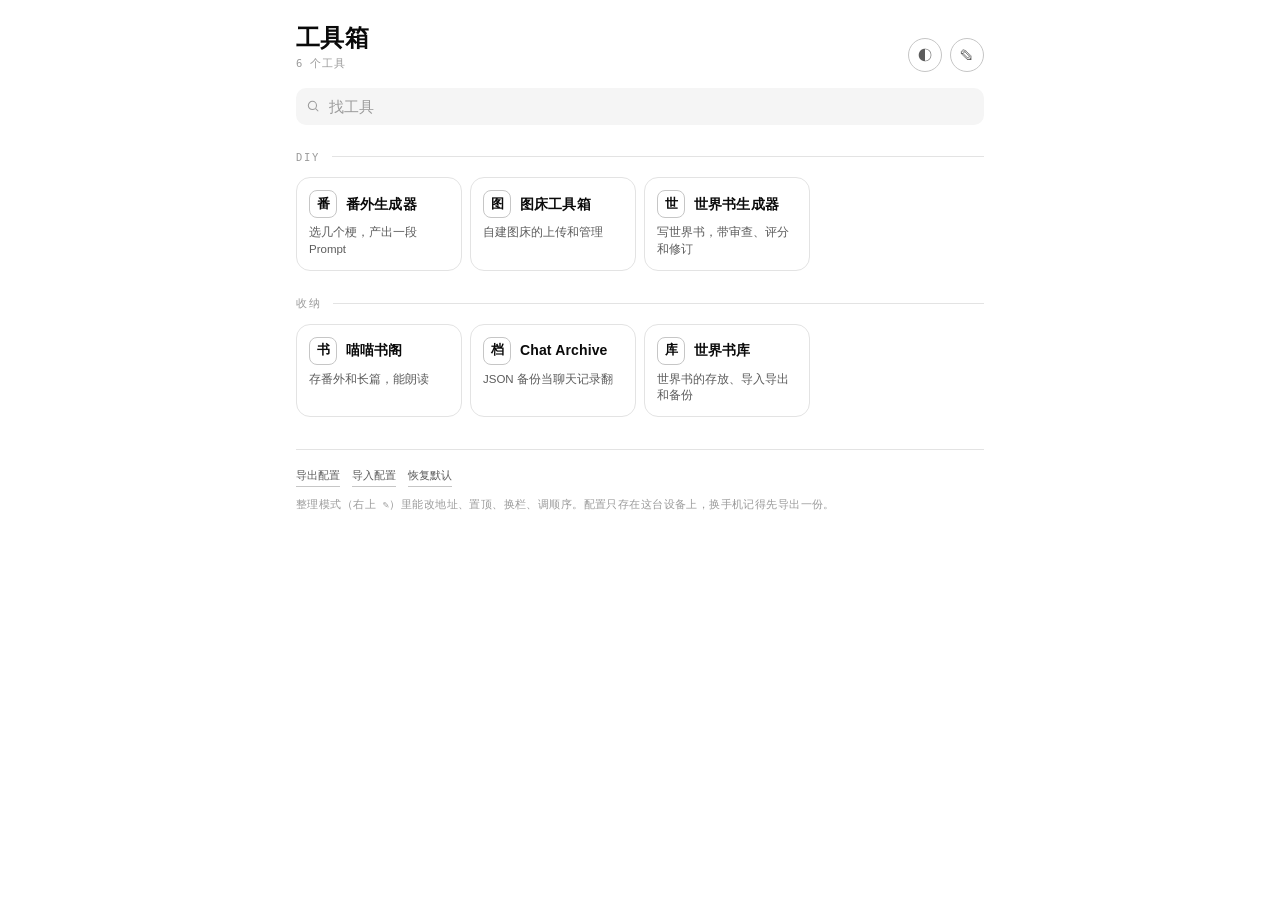
==== commit 8820a072: "Split the worldbook tool into a generator and a library 原来是一个 4824 行的单文件，写世界书和存世界书混在一起：生成结果那排按钮 既有「保" ====
--- a/index.html
+++ b/index.html
@@ -282,11 +282,17 @@
   { id:'imgtest', name:'图床工具箱',    glyph:'图', group:'diy',
     desc:'自建图床的上传和管理',        url:PAGES+'/imgtest/imagehosttoolkit.html' },
 
+  { id:'wbgen',   name:'世界书生成器',  glyph:'世', group:'diy',
+    desc:'写世界书，带审查、评分和修订',  url:PAGES+'/toolbox/worldbook/' },
+
   { id:'read',    name:'喵喵书阁',      glyph:'书', group:'stash',
     desc:'存番外和长篇，能朗读',        url:PAGES+'/read/' },
 
   { id:'memory',  name:'Chat Archive',  glyph:'档', group:'stash',
     desc:'JSON 备份当聊天记录翻',       url:PAGES+'/memory/chat-archive.html' },
+
+  { id:'wblib',   name:'世界书库',      glyph:'库', group:'stash',
+    desc:'世界书的存放、导入导出和备份',  url:PAGES+'/toolbox/worldbook/library.html' },
 ];
 
 const GROUPS = [
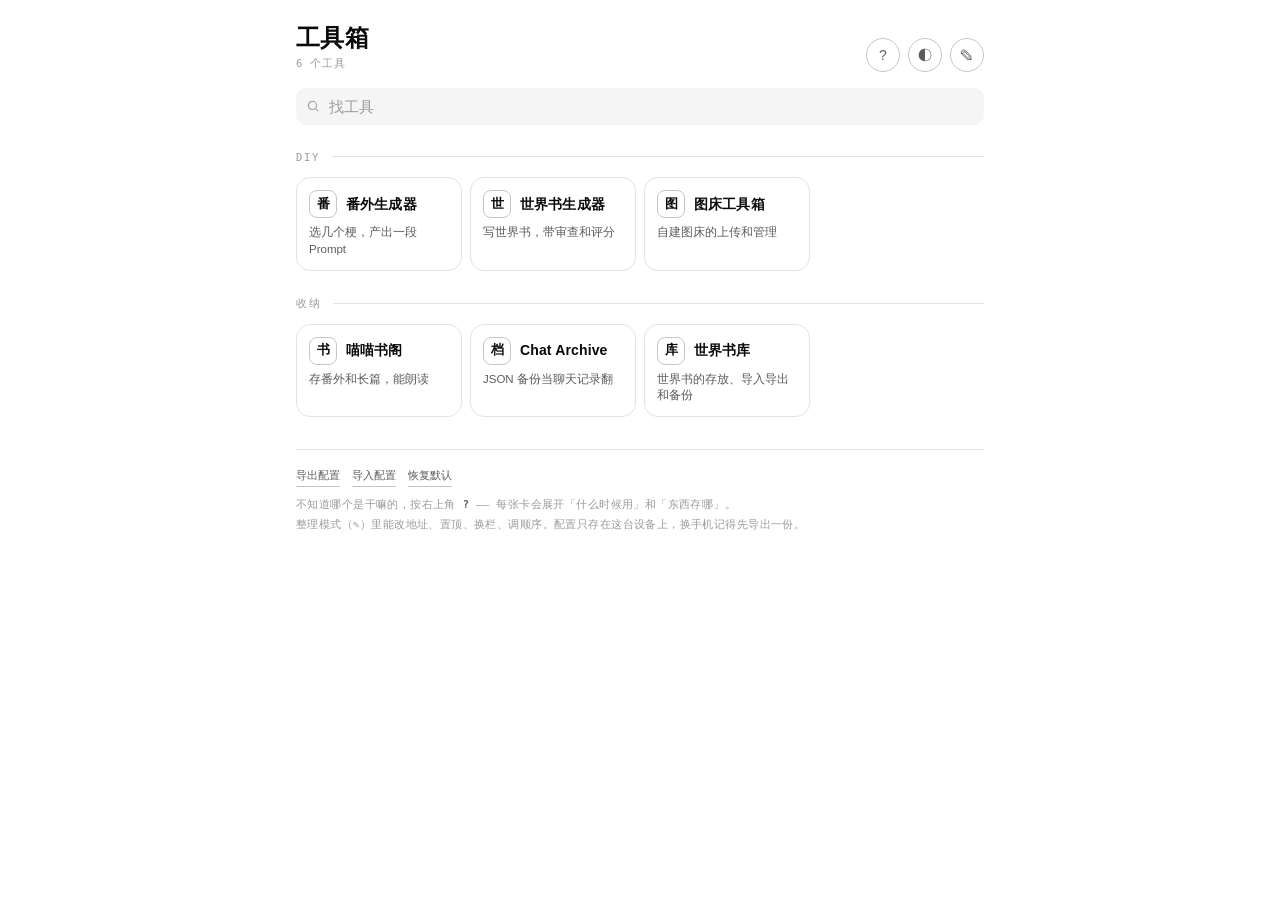
==== commit b67a2a55: "Add a "what is this" mode to the hub 上一版把说明砍成一行，卡片是扁了，代价是每张卡只剩个名字 —— 不常用的那几个 点开之前根本想不起来是干嘛的。  加一颗 ? " ====
--- a/index.html
+++ b/index.html
@@ -105,6 +105,16 @@
   font-size:11.5px;color:var(--tb-ink-soft);line-height:1.45;
   display:-webkit-box;-webkit-line-clamp:2;-webkit-box-orient:vertical;overflow:hidden;
 }
+body.explain .desc{-webkit-line-clamp:99}
+/* 说明模式：平时藏着的两行。展开时卡片会变高，这是有意的 —— 想看清楚就得占地方 */
+.more{display:none;font-size:11.5px;color:var(--tb-ink-soft);line-height:1.55}
+.more b{
+  display:block;font-family:var(--tb-mono);font-size:9.5px;font-weight:500;
+  letter-spacing:.12em;color:var(--tb-ink-faint);margin-top:4px;
+}
+body.explain .more{display:block}
+.sec-note{display:none;font-size:11.5px;color:var(--tb-ink-soft);margin:-4px 0 10px;line-height:1.5}
+body.explain .sec-note{display:block}
 .path{
   display:none;font-family:var(--tb-mono);font-size:10px;color:var(--tb-ink-faint);
   overflow:hidden;text-overflow:ellipsis;white-space:nowrap;
@@ -214,6 +224,7 @@
     <h1>工具箱</h1>
     <p class="sub" id="count"></p>
   </div>
+  <button class="icon-btn" id="explain-btn" title="这些都是干嘛的" aria-pressed="false">?</button>
   <button class="icon-btn" id="theme-btn" title="日夜">◐</button>
   <button class="icon-btn" id="edit-btn" title="整理" aria-pressed="false">✎</button>
 </header>
@@ -233,7 +244,7 @@
     <button id="reset-btn">恢复默认</button>
     <span id="hidden-note"></span>
   </div>
-  <div>整理模式（右上 ✎）里能改地址、置顶、换栏、调顺序。配置只存在这台设备上，换手机记得先导出一份。</div>
+  <div>不知道哪个是干嘛的，按右上角 <b style="color:var(--tb-ink-soft)">?</b> —— 每张卡会展开「什么时候用」和「东西存哪」。<br>整理模式（✎）里能改地址、置顶、换栏、调顺序。配置只存在这台设备上，换手机记得先导出一份。</div>
 </footer>
 
 <input type="file" id="import-file" accept="application/json,.json" hidden>
@@ -244,6 +255,7 @@
     <h2 id="sheet-title">编辑</h2>
     <label><span>名字</span><input id="f-name" required maxlength="20"></label>
     <label><span>一句话说明</span><input id="f-desc" maxlength="40" placeholder="短一点，卡片上只留一两行"></label>
+    <label><span>什么时候用（按 ? 时显示）</span><input id="f-when" maxlength="60" placeholder="可留空"></label>
     <label><span>网址</span><input id="f-url" type="url" inputmode="url" placeholder="https://"></label>
     <label><span>图标（一个字或 emoji）</span><input id="f-glyph" maxlength="2"></label>
     <div class="field-label">放哪一栏</div>
@@ -277,35 +289,53 @@
 
 const BUILTIN = [
   { id:'fanwai',  name:'番外生成器',    glyph:'番', group:'diy',
-    desc:'选几个梗，产出一段 Prompt',   url:PAGES+'/fanwai/' },
+    desc:'选几个梗，产出一段 Prompt',
+    when:'想让 AI 写一段番外，但说不清自己要什么感觉的时候',
+    store:'东西存本机 · 不用配 API（它只产 Prompt，拿去哪用你定）',
+    url:PAGES+'/fanwai/' },
+
+  { id:'wbgen',   name:'世界书生成器',  glyph:'世', group:'diy',
+    desc:'写世界书，带审查和评分',
+    when:'给 AI 角色定规矩、写长期设定的时候。写完存进世界书库',
+    store:'东西存本机 · 要先配一个 API 密钥',
+    url:PAGES+'/toolbox/worldbook/' },
 
   { id:'imgtest', name:'图床工具箱',    glyph:'图', group:'diy',
-    desc:'自建图床的上传和管理',        url:PAGES+'/imgtest/imagehosttoolkit.html' },
-
-  { id:'wbgen',   name:'世界书生成器',  glyph:'世', group:'diy',
-    desc:'写世界书，带审查、评分和修订',  url:PAGES+'/toolbox/worldbook/' },
+    desc:'自建图床的上传和管理',
+    when:'要把一张图变成能到处贴的链接的时候',
+    store:'配置存本机，图存你自己的 R2 · 要先填 R2 密钥',
+    url:PAGES+'/imgtest/imagehosttoolkit.html' },
 
   { id:'read',    name:'喵喵书阁',      glyph:'书', group:'stash',
-    desc:'存番外和长篇，能朗读',        url:PAGES+'/read/' },
+    desc:'存番外和长篇，能朗读',
+    when:'写完或收集来的长篇，想当书一样翻的时候',
+    store:'东西存本机 · 不用配任何东西',
+    url:PAGES+'/read/' },
 
   { id:'memory',  name:'Chat Archive',  glyph:'档', group:'stash',
-    desc:'JSON 备份当聊天记录翻',       url:PAGES+'/memory/chat-archive.html' },
+    desc:'JSON 备份当聊天记录翻',
+    when:'想回头看某段聊天的时候。一份备份 = 一段对话',
+    store:'东西存本机 · 完全不联网',
+    url:PAGES+'/memory/chat-archive.html' },
 
   { id:'wblib',   name:'世界书库',      glyph:'库', group:'stash',
-    desc:'世界书的存放、导入导出和备份',  url:PAGES+'/toolbox/worldbook/library.html' },
+    desc:'世界书的存放、导入导出和备份',
+    when:'找一本写好的世界书，或者把别人的导进来的时候',
+    store:'和生成器共用同一个库 · 不用配 API',
+    url:PAGES+'/toolbox/worldbook/library.html' },
 ];
 
 const GROUPS = [
-  { key:'pin',   label:'置顶' },
-  { key:'diy',   label:'DIY' },
-  { key:'stash', label:'收纳' },
+  { key:'pin',   label:'置顶', note:'你自己挑上来的' },
+  { key:'diy',   label:'DIY',  note:'拿来做东西的。做完的成果一般会存进下面「收纳」里的某一个' },
+  { key:'stash', label:'收纳', note:'拿来存东西的。打开就是你已有的东西，不用配 API、不用联网' },
 ];
 
 /* =====================================================================
    本地状态：只存「和出厂设置的差异」。
    ===================================================================== */
 const STORE = 'toolbox.v1';
-const blank = () => ({theme:'auto', order:[], hidden:[], pinned:[], overrides:{}, custom:[]});
+const blank = () => ({theme:'auto', explain:false, order:[], hidden:[], pinned:[], overrides:{}, custom:[]});
 
 let state = load();
 
@@ -342,7 +372,7 @@
 function sections(){
   const v = visible();
   return GROUPS.map(g => ({
-    key:g.key, label:g.label,
+    key:g.key, label:g.label, note:g.note,
     items: g.key === 'pin'
       ? v.filter(t => isPinned(t.id))
       : v.filter(t => !isPinned(t.id) && (t.group || 'diy') === g.key)
@@ -371,7 +401,7 @@
 
   // 搜索时不分栏，直接平铺结果 —— 找东西的时候分类只会碍事
   const groups = kw
-    ? [{key:'hit', label:'', items: visible().filter(t =>
+    ? [{key:'hit', label:'', note:'', items: visible().filter(t =>
         (t.name + ' ' + (t.desc||'')).toLowerCase().includes(kw))}]
     : sections();
 
@@ -389,6 +419,12 @@
       h.className = 'sec';
       h.innerHTML = '<b>' + g.label + '</b><i></i>';
       main.appendChild(h);
+      if(g.note){
+        const n = document.createElement('div');
+        n.className = 'sec-note';
+        n.textContent = g.note;
+        main.appendChild(n);
+      }
     }
     const wrap = document.createElement('div');
     wrap.className = 'cards';
@@ -420,6 +456,8 @@
       <div class="name">${esc(t.name)}</div>
     </div>
     ${t.desc ? `<div class="desc">${esc(t.desc)}</div>` : ''}
+    ${t.when ? `<div class="more"><b>什么时候用</b>${esc(t.when)}</div>` : ''}
+    ${t.store ? `<div class="more"><b>东西存哪</b>${esc(t.store)}</div>` : ''}
     <div class="path">${esc(pathOf(t.url))}</div>
     <div class="card-tools"></div>`;
 
@@ -489,6 +527,7 @@
 const sheet = document.getElementById('sheet');
 const fName = document.getElementById('f-name');
 const fDesc = document.getElementById('f-desc');
+const fWhen = document.getElementById('f-when');
 const fUrl = document.getElementById('f-url');
 const fGlyph = document.getElementById('f-glyph');
 const groupBox = document.getElementById('f-group');
@@ -516,6 +555,7 @@
   document.getElementById('sheet-title').textContent = t ? '编辑 ' + t.name : '添加一个';
   fName.value = t ? t.name : '';
   fDesc.value = t ? (t.desc || '') : '';
+  fWhen.value = t ? (t.when || '') : '';
   fUrl.value = t ? (t.url || '') : '';
   fGlyph.value = t ? (t.glyph || '') : '';
   pickedGroup = t ? (t.group || 'diy') : 'diy';
@@ -531,6 +571,7 @@
   const patch = {
     name: fName.value.trim() || '未命名',
     desc: fDesc.value.trim(),
+    when: fWhen.value.trim(),
     url: fUrl.value.trim(),
     glyph: fGlyph.value.trim(),
     group: pickedGroup,
@@ -566,6 +607,16 @@
    ===================================================================== */
 document.getElementById('add-btn').onclick = () => openSheet(null);
 
+const explainBtn = document.getElementById('explain-btn');
+function applyExplain(){
+  document.body.classList.toggle('explain', !!state.explain);
+  explainBtn.setAttribute('aria-pressed', String(!!state.explain));
+}
+explainBtn.onclick = () => {
+  state.explain = !state.explain;
+  save(); applyExplain();
+};
+
 const editBtn = document.getElementById('edit-btn');
 editBtn.onclick = () => {
   const on = document.body.classList.toggle('editing');
@@ -608,14 +659,14 @@
   if(!f) return;
   try{
     state = Object.assign(blank(), JSON.parse(await f.text()));
-    save(); applyTheme(); render(); toast('导进来了');
+    save(); applyTheme(); applyExplain(); render(); toast('导进来了');
   }catch(e){ toast('这个文件读不了'); }
   importFile.value = '';
 };
 
 document.getElementById('reset-btn').onclick = () => {
   if(!confirm('恢复默认？自己加的卡片、改过的地址和置顶都会没有。')) return;
-  state = blank(); save(); applyTheme(); render(); toast('回到出厂了');
+  state = blank(); save(); applyTheme(); applyExplain(); render(); toast('回到出厂了');
 };
 
 qInput.addEventListener('input', render);
@@ -630,6 +681,7 @@
 }
 
 applyTheme();
+applyExplain();
 render();
 
 if('serviceWorker' in navigator){
